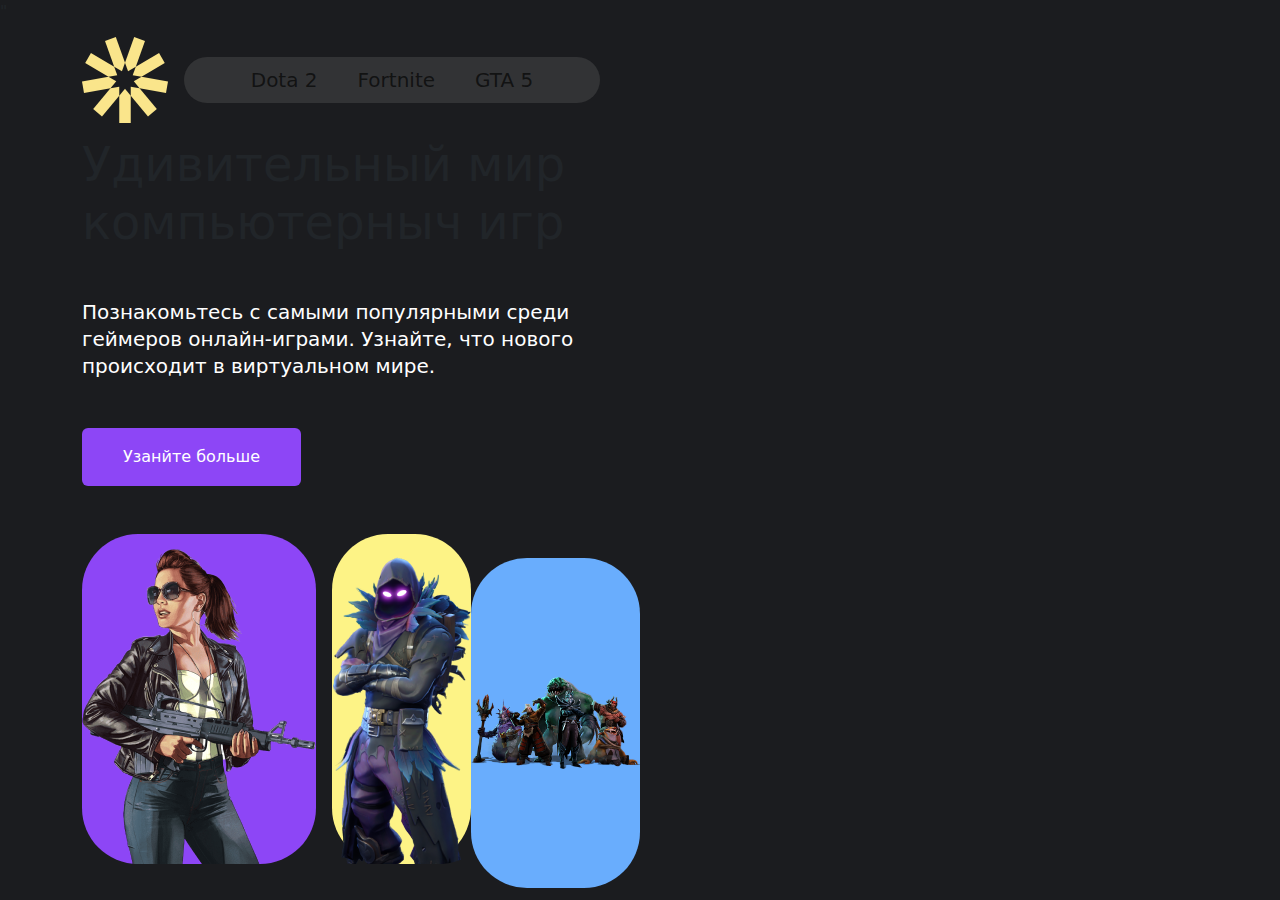
==== index.html @ 197c7b39 "index.html 62" ====
<!DOCTYPE html>
<html lang="en">
<head>
    <meta charset="UTF-8">
    <meta name="viewport" content="width=device-width, initial-scale=1.0">
    <link href="https://cdn.jsdelivr.net/npm/bootstrap@5.3.3/dist/css/bootstrap.min.css" 
    rel="stylesheet" integrity="sha384-QWTKZyjpPEjISv5WaRU9OFeRpok6YctnYmDr5pNlyT2bRjXh0JMhjY6hW+ALEwIH" 
    crossorigin="anonymous"></link>"
    <link rel="stylesheet" href="style.css">
    <title>Document</title>
</head>
<body>
<div class="container-xl p-0">

    <nav class="navbar navbar-expand-lg  menu-bg">
    <div class="container-fluid">
        <a class="navbar-brand" href="#">
            <img src="img/logo.svg" width="86" height="86" alt="">
        </a>
      <button class="navbar-toggler menu-btn" type="button" data-bs-toggle="collapse" data-bs-target="#navbarNavAltMarkup" 
        aria-controls="navbarNavAltMarkup" aria-expanded="false" aria-label="Переключатель навигации">
        <span class="navbar-toggler-icon"></span>
      </button>
      <div class="collapse navbar-collapse judtify-content-center" id="navbarNavAltMarkup">
        <div class="navbar-nav navigation">
          <a class="nav-link  text-ehite fs-5"  href="#">Dota 2</a>
          <a class="nav-link text-ehite fs-5 mx-4" href="#">Fortnite</a>
          <a class="nav-link text-ehite fs-5" href="#">GTA 5</a>
        </div>
      </div>
    </div>
  </nav>

  <main>
    <section class="main-content">

      <div class="container-fluid">
      <div class="col-xxl-7 col-xl6 col-lg-6 col-md-12">
        <!--колонка для блока с текстом-->
        <div class="hero-section pb-5">
          <h1 class="hero-title texst-white m-0">Удивительный мир <br> компьютерныч игр </h1>

          <p class="hero-desc text-white my-5">Познакомьтесь с самыми популярными среди <br> геймеров онлайн-играми. 
            Узнайте, что нового <br> происходит в виртуальном мире. 
            </p>  

            <a href="/" class="btn btn-purple text-white">Узанйте больше</a>
        </div>
      </div>
      <div class="col-xxl-5 col-xl-6 col-lg-6 col-md-12">
        <!--колонка для картинок -->
        <div class="card-game d-flex flex-colum">
          <div class="d-flex justify-content-between">

            <div class="gta-img">
              <img src="img/gta.png" alt="">
            </div>

            <div class="fortnite-img">
              <img src="img/fort.png" alt="">
            </div>

            <div class="dota-img mt-4">
              <img src="img/dota .png" alt="">
            </div>

          </div>
         <!--//колонка для карточек с играми-->
        </div>
      </div>
      </div>

    </section>
  </main>
</div>
    <script src="https://cdn.jsdelivr.net/npm/bootstrap@5.3.3/dist/js/bootstrap.bundle.min.js" 
    integrity="sha384-YvpcrYf0tY3lHB60NNkmXc5s9fDVZLESaAA55NDzOxhy9GkcIdslK1eN7N6jIeHz" 
    crossorigin="anonymous"></script>
</body>
</html>
---- style.css ----
* {
    margin: 0;
    box-sizing: border-box;
}
body {
    background: #1b1c1f;
}
.navigation {
    background-color: #323335;
    border-radius: 24px;
    width: 416px;
    justify-content: center;
}
@media (max-width: 991px) {
    .menu-bg {
        background-color: #323335;
    }
    .menu-btn {
        background-color: #fff;
    }
    .nav-link:nth-child(2) {
        margin:0 !important;
    }
}

.hero-title {
    font-size: 64px;
    line-height: 1.2;
}
.hero-desc {
    line-height: 1.35;
    font-size: 24px;
}
.btn-purple {
    background-color: #8d46f6;
    padding: 16px 40px;
    transition: backgrount 0.2s easse-in-out;
}
.btn-purple:hover {
    background-color: #753dca;
}
@media (max-width:1400px) {
    .hero-title {
        font-size: 48px;
    }
    .hero-desc {
        font-size: 20px;
    }
}

.gta-img {
    flex: 1.5;
    height: 330px;
    display: flex;
    justify-content: center;
    align-items: flex-end;
    border-radius: 56px;
    margin-right: 8px;
    background-color: #8d46f6;
    transition: 0.2s ease-in;
}
.gta-img:hover {
    background-color: #8d46f6;
}

.fortnite-img {
    flex: 1;
    height: 330px;
    display: flex;
    justify-content: center;
    align-items: flex-end;
    border-radius: 56px;
    margin-left: 8px;
    background-color: #fdf386;
    transition: 0.2s ease-in;
    overflow-y: clip;
}
.fortnite-img:hover {
    background-color: #71e66e;
}




.dota-img {
    width: 100%;
    height: 330px;
    display: flex;
    justify-content: center;
    align-items: flex-end;
    border-radius: 56px;
    background-color: #69adfd;
    transition: 0.2s ease-in;
    overflow-y: clip;
}
.dota-img img {
    object-fit: contain;
    width: 100%;
    object-position: center;
    height: 100%;
}
.dota-img:hover {
    background-color: #fcb8ff;
}
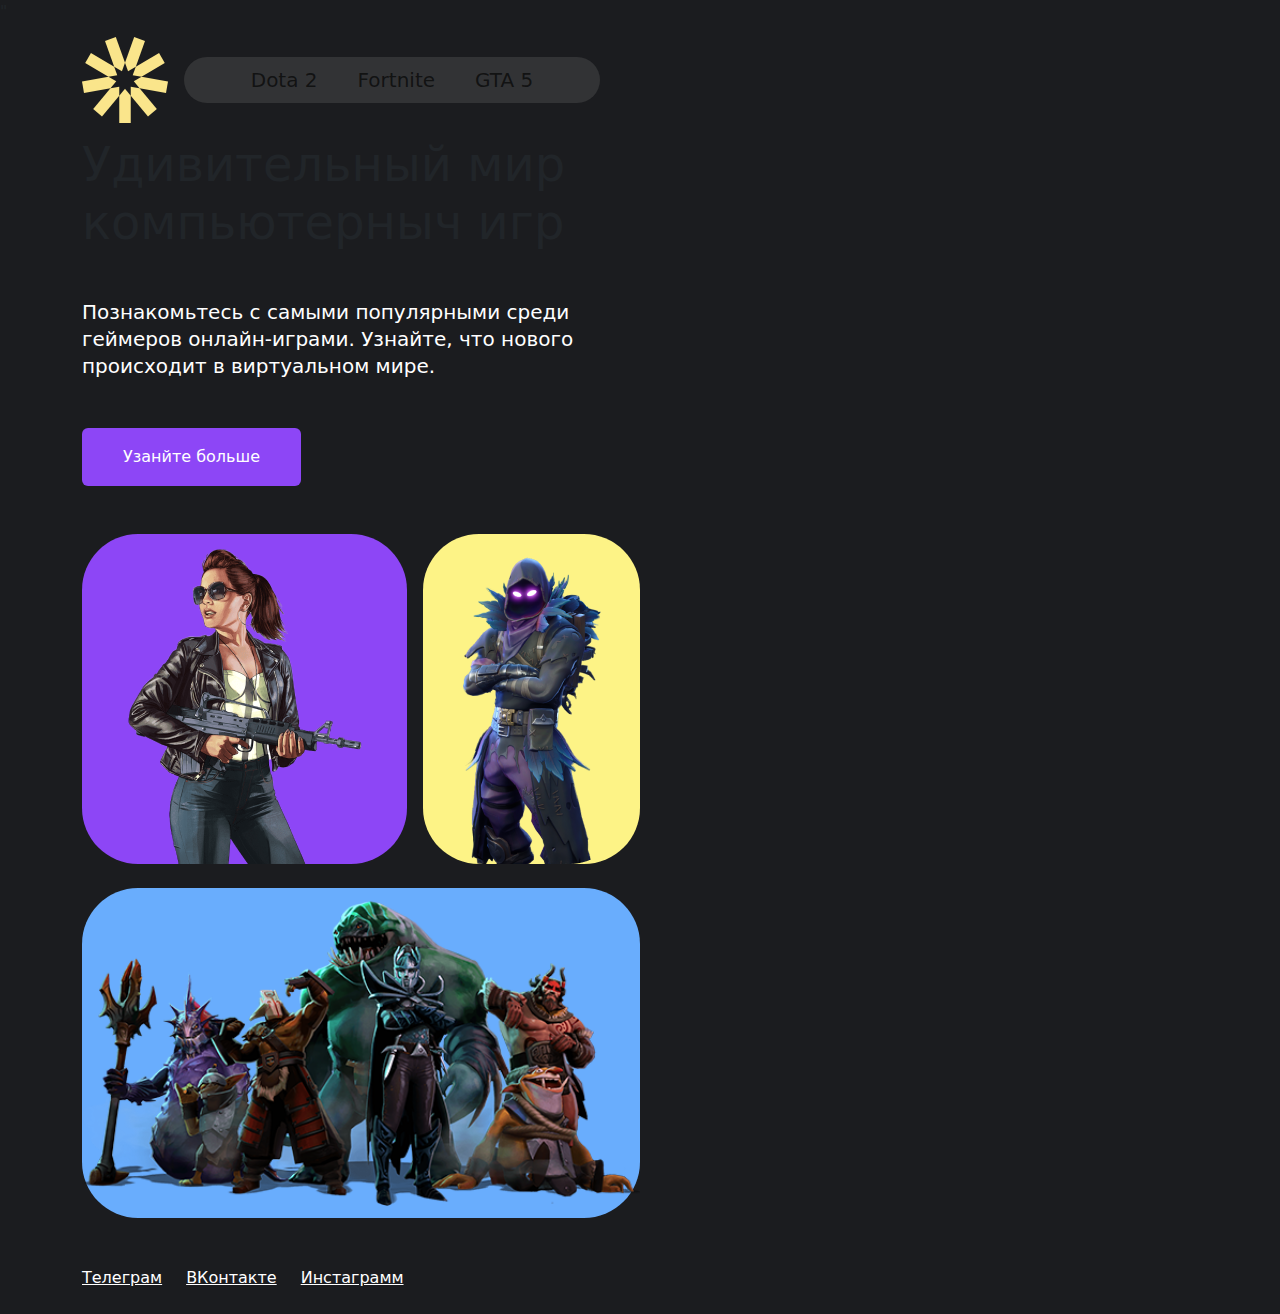
==== commit 17b87e09: "index and css" ====
--- a/index.html
+++ b/index.html
@@ -49,7 +49,7 @@
       </div>
       <div class="col-xxl-5 col-xl-6 col-lg-6 col-md-12">
         <!--колонка для картинок -->
-        <div class="card-game d-flex flex-colum">
+        <div class="card-games d-flex flex-column">
           <div class="d-flex justify-content-between">
 
             <div class="gta-img">
@@ -59,7 +59,7 @@
             <div class="fortnite-img">
               <img src="img/fort.png" alt="">
             </div>
-
+          </div>
             <div class="dota-img mt-4">
               <img src="img/dota .png" alt="">
             </div>
@@ -72,6 +72,13 @@
 
     </section>
   </main>
+  <footer>
+    <div class="footer-content container d-flex justify-content-centre mt-5 pb-4">
+      <a href="" class="text-white footer-link">Телеграм</a>
+      <a href="" class="text-white footer-link">ВКонтакте</a>
+      <a href="" class="text-white footer-link">Инстаграмм</a>
+    </div>
+  </footer>
 </div>
     <script src="https://cdn.jsdelivr.net/npm/bootstrap@5.3.3/dist/js/bootstrap.bundle.min.js" 
     integrity="sha384-YvpcrYf0tY3lHB60NNkmXc5s9fDVZLESaAA55NDzOxhy9GkcIdslK1eN7N6jIeHz" 
--- a/style.css
+++ b/style.css
@@ -101,4 +101,29 @@
 }
 .dota-img:hover {
     background-color: #fcb8ff;
+}
+.footer-link:nth-child(2) {
+    margin: 0 24px;
+}
+
+@media (max-width: 420px) {
+    .first-card-row {
+        flex-direction: column;
+    }
+    .gta-img {
+        margin-right: 0;
+        margin-bottom: 24px;
+    }
+    .fortnite-img {
+        margin: 0;
+    }
+    .hero-title {
+        font-size: 38px;
+    }
+    .footer-content {
+        flex-direction: column;
+    }
+    .footer-link:nth-child(2) {
+        margin: 0;
+    }
 }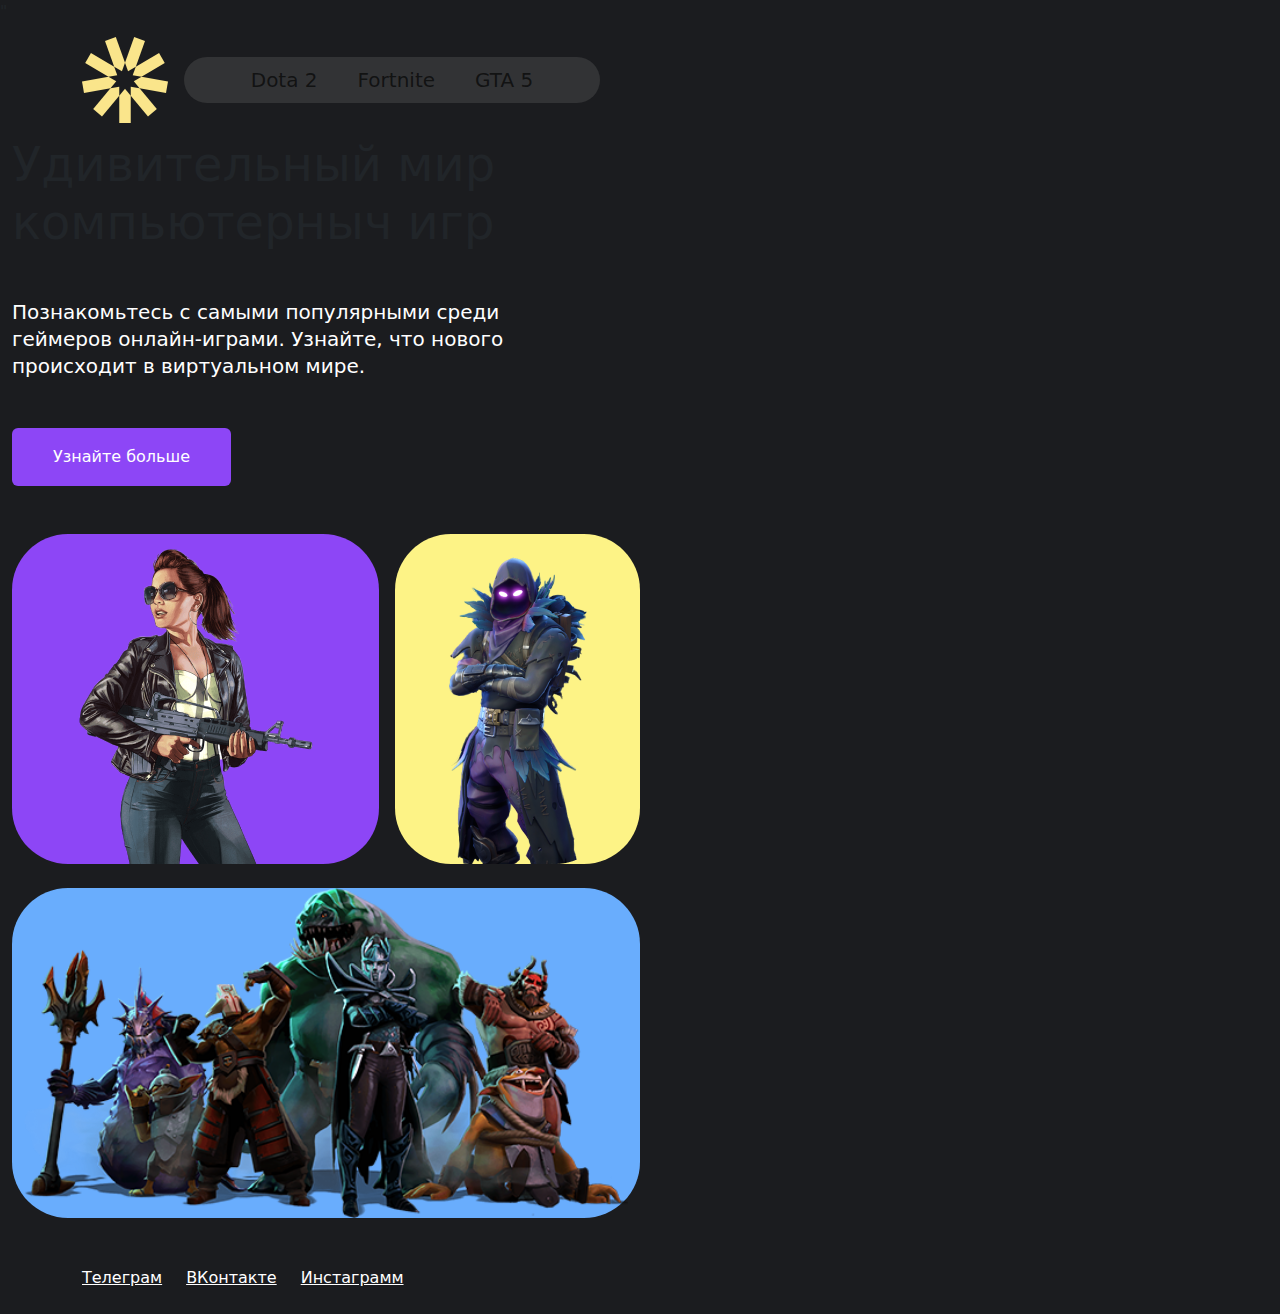
==== commit d69af1d1: "vovh" ====
--- a/index.html
+++ b/index.html
@@ -30,6 +30,7 @@
       </div>
     </div>
   </nav>
+</div>
 
   <main>
     <section class="main-content">
@@ -44,7 +45,7 @@
             Узнайте, что нового <br> происходит в виртуальном мире. 
             </p>  
 
-            <a href="/" class="btn btn-purple text-white">Узанйте больше</a>
+            <a href="/" class="btn btn-purple text-white">Узнайте больше</a>
         </div>
       </div>
       <div class="col-xxl-5 col-xl-6 col-lg-6 col-md-12">
@@ -79,7 +80,7 @@
       <a href="" class="text-white footer-link">Инстаграмм</a>
     </div>
   </footer>
-</div>
+
     <script src="https://cdn.jsdelivr.net/npm/bootstrap@5.3.3/dist/js/bootstrap.bundle.min.js" 
     integrity="sha384-YvpcrYf0tY3lHB60NNkmXc5s9fDVZLESaAA55NDzOxhy9GkcIdslK1eN7N6jIeHz" 
     crossorigin="anonymous"></script>
--- a/style.css
+++ b/style.css
@@ -106,6 +106,31 @@
     margin: 0 24px;
 }
 
+.dota-box {
+    height: calc(100vh - 112px);
+    background-image: url("./img/pic/dota-big.png");
+    background-repeat: no-repeat;
+    background-position: bottom right;
+    background-size: contain;
+}
+.gta-box {
+    height: calc(100vh - 112px);
+    background-image: url(".img/pic/gta-big.png");
+    background-repeat: no-repeat;
+    background-position: bottom right;
+    background-size: contain;
+}
+.fortnite-box{
+    height: calc(100vh - 112px);
+    background-image: url(".img/pic/fortnite-big.png");
+    background-repeat: no-repeat;
+    background-position: bottom right;
+    background-size: contain;
+}
+.img-mobile{
+    display: none;
+}
+
 @media (max-width: 420px) {
     .first-card-row {
         flex-direction: column;
